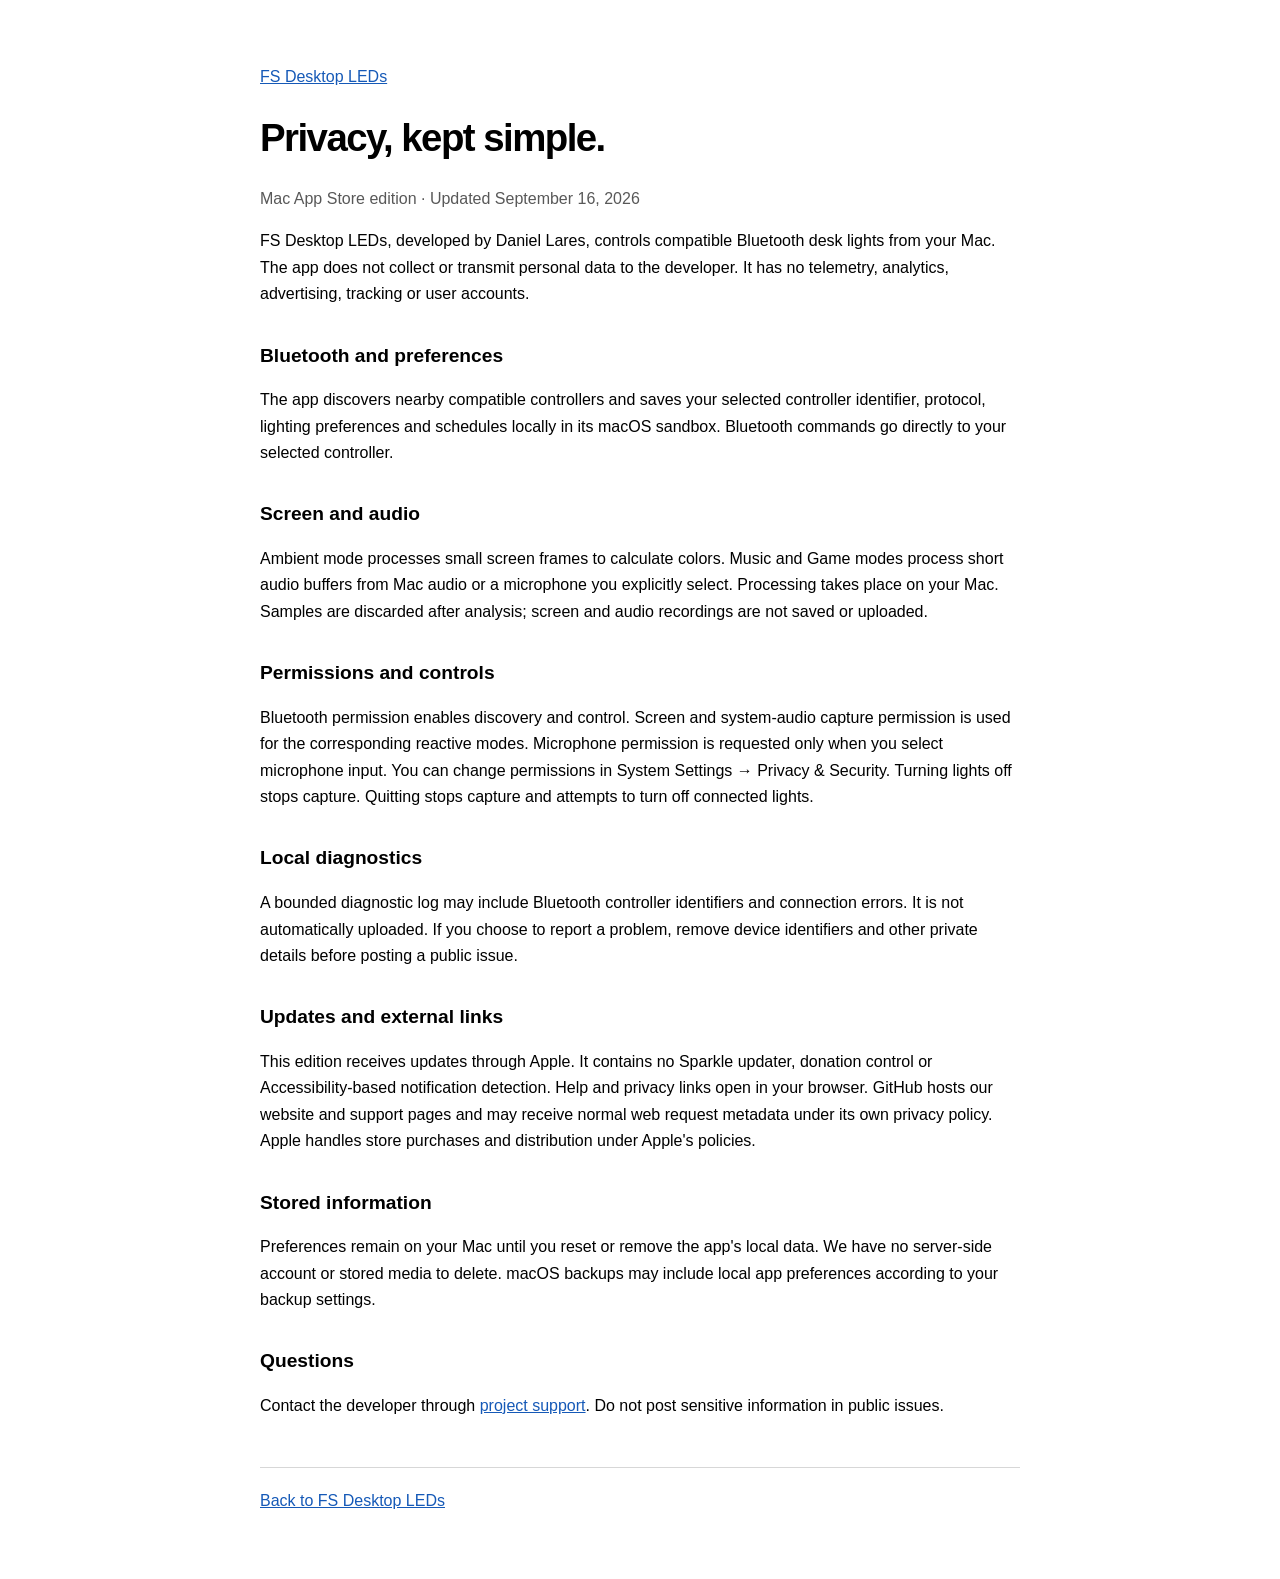
==== docs/store-privacy.html @ 6c5544b5 "Publish privacy policy for Mac App Store edition" ====
<!doctype html>
<html lang="en">
<head>
<meta charset="utf-8">
<meta name="viewport" content="width=device-width,initial-scale=1">
<title>Mac App Store Privacy Policy — FS Desktop LEDs</title>
<meta name="description" content="How the Mac App Store edition of FS Desktop LEDs processes Bluetooth, screen and audio data locally on your Mac.">
<style>
:root{color-scheme:light dark;font-family:-apple-system,BlinkMacSystemFont,"Segoe UI",sans-serif;line-height:1.65}body{max-width:760px;margin:64px auto;padding:0 24px}h1{line-height:1.15;font-size:2.4rem;letter-spacing:-.04em}h2{font-size:1.2rem;margin-top:2rem}a{color:light-dark(#1559b7,#87bcff)}.date{opacity:.65}footer{margin-top:48px;border-top:1px solid #8885;padding-top:20px}
</style>
</head>
<body>
<a href="./">FS Desktop LEDs</a>
<h1>Privacy, kept simple.</h1>
<p class="date">Mac App Store edition · Updated September 16, 2026</p>
<p>FS Desktop LEDs, developed by Daniel Lares, controls compatible Bluetooth desk lights from your Mac. The app does not collect or transmit personal data to the developer. It has no telemetry, analytics, advertising, tracking or user accounts.</p>
<h2>Bluetooth and preferences</h2>
<p>The app discovers nearby compatible controllers and saves your selected controller identifier, protocol, lighting preferences and schedules locally in its macOS sandbox. Bluetooth commands go directly to your selected controller.</p>
<h2>Screen and audio</h2>
<p>Ambient mode processes small screen frames to calculate colors. Music and Game modes process short audio buffers from Mac audio or a microphone you explicitly select. Processing takes place on your Mac. Samples are discarded after analysis; screen and audio recordings are not saved or uploaded.</p>
<h2>Permissions and controls</h2>
<p>Bluetooth permission enables discovery and control. Screen and system-audio capture permission is used for the corresponding reactive modes. Microphone permission is requested only when you select microphone input. You can change permissions in System Settings → Privacy &amp; Security. Turning lights off stops capture. Quitting stops capture and attempts to turn off connected lights.</p>
<h2>Local diagnostics</h2>
<p>A bounded diagnostic log may include Bluetooth controller identifiers and connection errors. It is not automatically uploaded. If you choose to report a problem, remove device identifiers and other private details before posting a public issue.</p>
<h2>Updates and external links</h2>
<p>This edition receives updates through Apple. It contains no Sparkle updater, donation control or Accessibility-based notification detection. Help and privacy links open in your browser. GitHub hosts our website and support pages and may receive normal web request metadata under its own privacy policy. Apple handles store purchases and distribution under Apple's policies.</p>
<h2>Stored information</h2>
<p>Preferences remain on your Mac until you reset or remove the app's local data. We have no server-side account or stored media to delete. macOS backups may include local app preferences according to your backup settings.</p>
<h2>Questions</h2>
<p>Contact the developer through <a href="https://github.com/gitlares/fs-desktop-leds/issues">project support</a>. Do not post sensitive information in public issues.</p>
<footer><a href="./">Back to FS Desktop LEDs</a></footer>
</body>
</html>
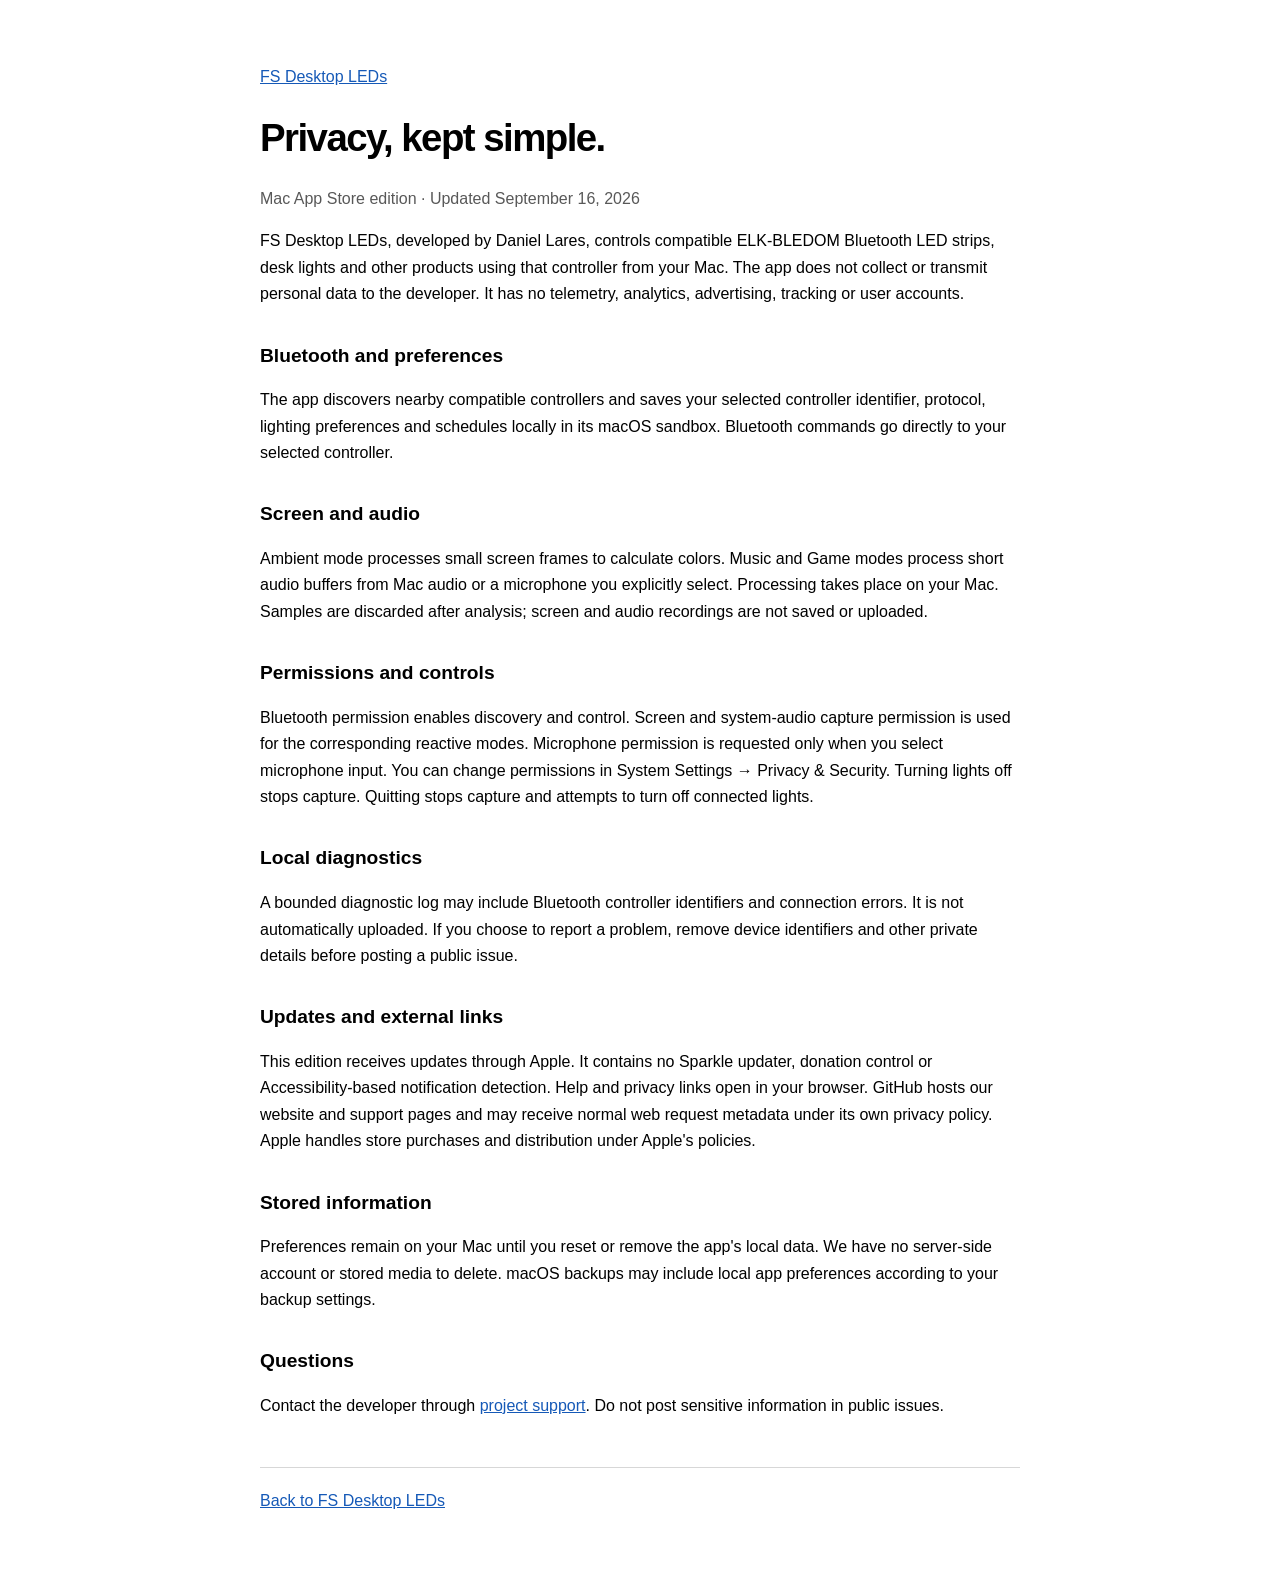
==== commit 10dba3d6: "Describe ELK-BLEDOM strip compatibility" ====
--- a/docs/store-privacy.html
+++ b/docs/store-privacy.html
@@ -13,7 +13,7 @@
 <a href="./">FS Desktop LEDs</a>
 <h1>Privacy, kept simple.</h1>
 <p class="date">Mac App Store edition · Updated September 16, 2026</p>
-<p>FS Desktop LEDs, developed by Daniel Lares, controls compatible Bluetooth desk lights from your Mac. The app does not collect or transmit personal data to the developer. It has no telemetry, analytics, advertising, tracking or user accounts.</p>
+<p>FS Desktop LEDs, developed by Daniel Lares, controls compatible ELK-BLEDOM Bluetooth LED strips, desk lights and other products using that controller from your Mac. The app does not collect or transmit personal data to the developer. It has no telemetry, analytics, advertising, tracking or user accounts.</p>
 <h2>Bluetooth and preferences</h2>
 <p>The app discovers nearby compatible controllers and saves your selected controller identifier, protocol, lighting preferences and schedules locally in its macOS sandbox. Bluetooth commands go directly to your selected controller.</p>
 <h2>Screen and audio</h2>
